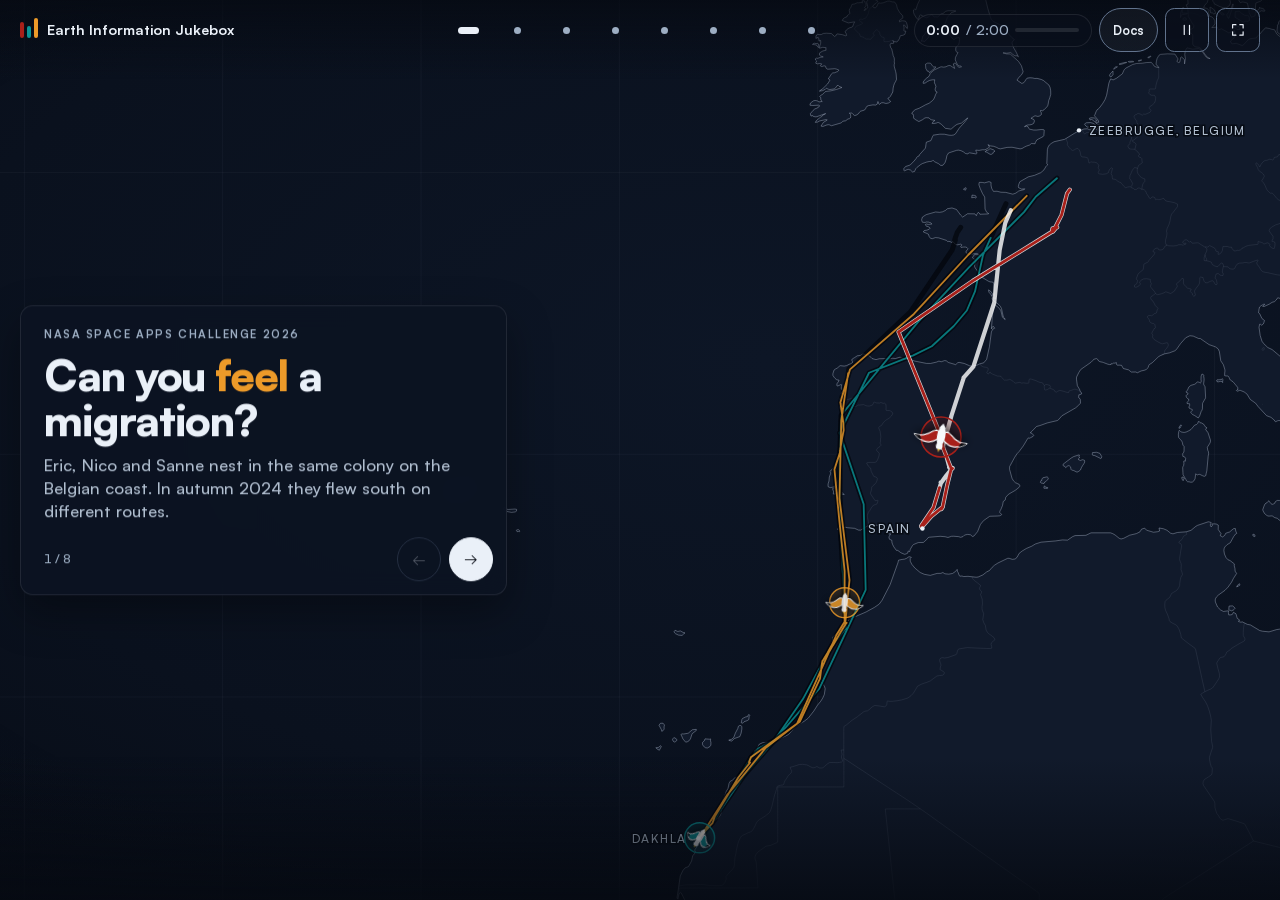
==== index.html @ 505339a5 "Built site for gh-pages" ====
<!DOCTYPE html>
<html xmlns="http://www.w3.org/1999/xhtml" lang="en" xml:lang="en"><head>

<meta charset="utf-8">
<meta name="generator" content="quarto-1.9.38">

<meta name="viewport" content="width=device-width, initial-scale=1.0, user-scalable=yes">

<meta name="description" content="Follow three birds through a map and sound, with NASA temperature images and ERA5 wind">

<title>Earth Information Jukebox | Hear three gulls migrate</title>
<style>
/* Default styles provided by pandoc.
** See https://pandoc.org/MANUAL.html#variables-for-html for config info.
*/
code{white-space: pre-wrap;}
span.smallcaps{font-variant: small-caps;}
div.columns{display: flex; gap: min(4vw, 1.5em);}
div.column{flex: auto; overflow-x: auto;}
div.hanging-indent{margin-left: 1.5em; text-indent: -1.5em;}
ul.task-list{list-style: none;}
ul.task-list li input[type="checkbox"] {
  width: 0.8em;
  margin: 0 0.8em 0.2em -1em; /* quarto-specific, see https://github.com/quarto-dev/quarto-cli/issues/4556 */ 
  vertical-align: middle;
}
.display.math{display: block; text-align: center; margin: 0.5rem auto;}
</style>


<meta name="viewport" content="width=device-width, initial-scale=1, viewport-fit=cover">
<meta name="theme-color" content="#060a12">
<link rel="icon" href="data:image/svg+xml,%3Csvg xmlns='http://www.w3.org/2000/svg' viewBox='0 0 16 16'%3E%3Crect x='2' y='4' width='3' height='8' rx='1.5' fill='%23a8201a'/%3E%3Crect x='6.5' y='6' width='3' height='6' rx='1.5' fill='%230a9396'/%3E%3Crect x='11' y='2' width='3' height='10' rx='1.5' fill='%23ec9a29'/%3E%3C/svg%3E">
<link rel="preload" href="assets/data/daily.json" as="fetch" crossorigin="">
<link rel="preload" href="assets/data/countries-50m.json" as="fetch" crossorigin="">
<link rel="preload" href="assets/fonts/satoshi-500.woff2" as="font" type="font/woff2" crossorigin="">
<link rel="preload" href="assets/fonts/satoshi-700.woff2" as="font" type="font/woff2" crossorigin="">


<link rel="stylesheet" href="assets/css/app.css">
</head>

<body>





<main id="app" class="app" data-chapter="0"><header id="title-block-header" class="quarto-title-block"></header>
  <h1 class="sr-only">Earth Information Jukebox</h1>

  <!-- stack order: EIC raster, ERA5 wind, vectors -->
  <div class="map" id="map" aria-label="Interactive migration map">
    <canvas id="layer-eic" class="map-layer"></canvas>
    <canvas id="layer-wind" class="map-layer"></canvas>
    <svg id="layer-vector" class="map-layer" role="img" aria-labelledby="map-label">
      <title id="map-label">Routes of three gulls between Belgium and West Africa over a NASA temperature layer</title>
      <g class="g-viewport">
        <g class="g-graticule"></g>
        <g class="g-land"></g>
        <g class="g-routes"></g>
        <g class="g-stops"></g>
        <g class="g-places"></g>
      </g>
      <g class="g-arrow"></g>
      <g class="g-dot"></g>
      <g class="g-preview"></g>
    </svg>
    <div class="map-vignette" aria-hidden="true"></div>
  </div>
  <div class="temperature-key" id="temperature-key"><span>Cooler</span><i id="map-temp-key"></i><span>Warmer</span></div>
  <header class="hud-top">
    <div class="brand"><span class="brand-mark" aria-hidden="true"><i></i><i></i><i></i></span><span class="brand-name">Earth Information Jukebox</span></div>
    <nav class="chapter-dots" aria-label="Chapters"></nav>
    <label class="sr-only" for="mobile-chapter">Chapter</label><select id="mobile-chapter" class="mobile-chapter" aria-label="Chapter"></select>
    <div class="hud-actions">
      <div class="pitch-timer" id="pitch-timer" title="Two-minute pitch timer">
        <span class="pt-time" id="pt-time">0:00</span><span class="pt-total">/ 2:00</span>
        <span class="pt-bar"><i id="pt-fill"></i></span>
      </div>
      <a class="ghost docs-link" href="documentation.html">Docs</a>
      <button type="button" class="icon-btn" id="btn-motion" aria-pressed="true" aria-label="Pause map animation" title="Pause map animation"><svg viewbox="0 0 24 24" aria-hidden="true"><path d="M8 5v14M16 5v14"></path></svg></button>
      <button type="button" class="icon-btn" id="btn-fullscreen" title="Fullscreen (F)" aria-label="Fullscreen">
        <svg viewbox="0 0 24 24" aria-hidden="true"><path d="M4 9V4h5M20 9V4h-5M4 15v5h5M20 15v5h-5"></path></svg>
      </button>
    </div>
  </header>
  <section class="story" aria-live="polite">
    <div class="story-inner" id="story"><p class="lede">Loading the journeys…</p></div>
    <div class="story-nav">
      <span class="story-count" id="story-count">1 / 8</span>
      <button type="button" class="nav-btn" id="btn-prev" aria-label="Previous chapter">←</button>
      <button type="button" class="nav-btn nav-next" id="btn-next" aria-label="Next chapter">→</button>
    </div>
  </section>
  <aside class="layers" aria-label="Layers and sound stems">
    <p class="panel-title">Choose what to hear</p>
    <div class="layer-list" id="layer-list"></div>
    <div class="legend">
      <div class="legend-row"><span>Cooler</span><i class="legend-temp" id="legend-temp"></i><span>Warmer</span></div>
    </div>
  </aside>
  <footer class="dock" aria-label="Player">
    <div class="bird-chips" role="group" aria-label="Choose a bird"></div>
    <button type="button" class="play" id="btn-play" aria-pressed="false" aria-label="Play">
      <svg class="i-play" viewbox="0 0 24 24" aria-hidden="true"><path d="M8 5v14l11-7z"></path></svg>
      <svg class="i-pause" viewbox="0 0 24 24" aria-hidden="true"><path d="M7 5h4v14H7zM13 5h4v14h-4z"></path></svg>
    </button>
    <div class="timeline">
      <svg id="timeline" aria-hidden="true"></svg>
      <label class="sr-only" for="journey-position">Journey position</label>
      <input id="journey-position" class="journey-position" type="range" min="0" max="30" step="0.05" value="0">
    </div>
    <dl class="readouts">
      <div><dt>Date</dt><dd id="ro-date">Loading</dd></div>
      <div><dt>Daily travel</dt><dd id="ro-km">Loading</dd></div>
      <div><dt>Image colour</dt><dd id="ro-temp"><i class="swatch"></i><span>Loading</span></dd></div>
      <div><dt>Wind</dt><dd id="ro-wind">Unavailable</dd></div>
    </dl>
  </footer>

  <p class="toast" id="toast" role="status" aria-live="polite"></p>
</main>
<dialog id="presenter" class="presenter" aria-labelledby="pv-title">
  <header class="pv-head">
    <div class="pv-timer"><b id="pv-time">0:00</b><span>/ 2:00</span></div>
    <div class="pv-bar" id="pv-bar"></div>
    <button type="button" class="ghost" id="pv-reset">Reset timer</button>
    <button type="button" class="ghost" id="pv-close">Close notes</button>
  </header>
  <div class="pv-main">
    <section class="pv-now">
      <p class="pv-label">Now · <span id="pv-chapter"></span> · <span id="pv-budget"></span></p>
      <h2 id="pv-title"></h2>
      <p class="pv-script" id="pv-script"></p>
      <p class="pv-cue" id="pv-cue"></p>
    </section>
    <aside class="pv-next">
      <p class="pv-label">Next</p>
      <h2 id="pv-next"></h2>
    </aside>
  </div>
  <footer class="pv-foot">
    <button type="button" class="nav-btn" id="pv-prev" aria-label="Previous chapter">←</button>
    <button type="button" class="nav-btn nav-next" id="pv-go" aria-label="Next chapter">→</button>
  </footer>
</dialog>

<script src="assets/vendor/d3.v7.9.0.min.js"></script>
<script src="assets/vendor/topojson-client.v3.1.0.min.js"></script>
<script src="assets/js/kettle-sound.js"></script>
<script src="assets/js/app.js"></script>






</body></html>
---- assets/css/app.css ----
/* rem sizes; root font scales with the viewport */
@font-face { font-family: "Satoshi"; src: url("../fonts/satoshi-400.woff2") format("woff2"); font-weight: 400; font-style: normal; font-display: swap; }
@font-face { font-family: "Satoshi"; src: url("../fonts/satoshi-500.woff2") format("woff2"); font-weight: 500; font-style: normal; font-display: swap; }
@font-face { font-family: "Satoshi"; src: url("../fonts/satoshi-700.woff2") format("woff2"); font-weight: 700; font-style: normal; font-display: swap; }
@font-face { font-family: "Satoshi"; src: url("../fonts/satoshi-900.woff2") format("woff2"); font-weight: 900; font-style: normal; font-display: swap; }

:root {
  --bg: #060a12;
  --ocean: #0a111e;
  --land: #111a2b;
  --eic-alpha: .5;
  --coast: rgba(214, 226, 245, 0.42);
  --border: rgba(214, 226, 245, 0.14);
  --grid: rgba(214, 226, 245, 0.06);
  --panel: rgba(10, 16, 28, 0.74);
  --panel-solid: #0c1322;
  --line: rgba(255, 255, 255, 0.09);
  --text: #eaf0f8;
  --muted: #b1bfd0;
  --faint: #9daec3;
  --accent: #7cc4ff;
  --eric: #a8201a;
  --nico: #0a9396;
  --sanne: #ec9a29;
  --active: var(--eric);
  --font: "Satoshi", sans-serif;
  --fs-hero: 3rem;
  --fs-title: 1.85rem;
  --fs-lede: 1.15rem;
  --fs-body: 1rem;
  --fs-small: .88rem;
  --fs-micro: .78rem;
  --edge: 1.4rem;
  --top: 4.2rem;
  --radius: 0.9rem;
  --dock-h: 6rem;
  --card-w: clamp(19rem, 27vw, 26rem);
  --panel-w: 15rem;
  --ease: cubic-bezier(.2, .7, .2, 1);
}

html { font-size: clamp(14px, 0.42vw + 0.55vh + 4px, 18px); }
* { box-sizing: border-box; }
[hidden] { display: none !important; }
html, body { margin: 0; height: 100%; background: var(--bg); color: var(--text); overflow: hidden; overscroll-behavior: none; }
body { font: 400 1rem/1.45 var(--font); -webkit-font-smoothing: antialiased; -webkit-tap-highlight-color: transparent; }
button { font: inherit; color: inherit; touch-action: manipulation; }
button, a[href], select, summary, label[for], input[type="range"] { cursor: pointer; }
button:disabled { cursor: not-allowed; }
.sr-only { position: absolute; width: 1px; height: 1px; overflow: hidden; clip-path: inset(50%); white-space: nowrap; }
.mobile-chapter { display: none; }
:focus-visible { outline: 2px solid var(--accent); outline-offset: 2px; }

.app { position: fixed; inset: 0; }

.map { position: absolute; inset: 0; contain: strict; background: radial-gradient(120% 90% at 60% 40%, #0d1626 0%, var(--ocean) 55%, var(--bg) 100%); }
.map-layer { position: absolute; inset: 0; width: 100%; height: 100%; display: block; }
#layer-eic { opacity: var(--eic-alpha); transition: opacity 600ms var(--ease); will-change: opacity; }
#layer-wind { pointer-events: none; transition: opacity 400ms var(--ease); }
#layer-vector { cursor: grab; touch-action: none; }
#layer-vector:active { cursor: grabbing; }
.map-vignette { position: absolute; inset: 0; pointer-events: none; background:
  linear-gradient(180deg, rgba(6,10,18,.75) 0, rgba(6,10,18,0) 5.5rem),
  linear-gradient(0deg, rgba(6,10,18,.85) 0, rgba(6,10,18,0) 10rem),
  radial-gradient(130% 100% at 55% 45%, transparent 55%, rgba(6,10,18,.65) 100%); }

.g-viewport path { vector-effect: non-scaling-stroke; }
.land { fill: var(--land); stroke: none; transition: fill-opacity 600ms var(--ease); }
.borders { fill: none; stroke: var(--border); stroke-width: .6; }
.coast { fill: none; stroke: var(--coast); stroke-width: .8; }
.graticule { fill: none; stroke: var(--grid); stroke-width: .7; }
.app[data-eic="on"] .land { fill-opacity: 0; }

.route-casing { fill: none; stroke: rgba(3, 6, 12, .75); stroke-linecap: round; stroke-linejoin: round; stroke-width: 5; }
.route { fill: none; stroke-linecap: round; stroke-linejoin: round; stroke-width: 1.8; opacity: .8; transition: opacity 400ms var(--ease); }
.route.is-active { opacity: 1; stroke-width: 2.8; }
.route-casing.is-active { stroke: rgba(255, 255, 255, .8); stroke-width: 4.2; }
.app[data-all="on"] .route-casing.is-active { stroke: rgba(240, 244, 248, .85); stroke-width: 4.5; }
.app[data-all="on"] .route.is-active { opacity: .9; }
.app[data-movement="off"] .route, .app[data-movement="off"] .route-casing { opacity: .08; }
.stop { fill: none; stroke-width: 1.2; opacity: 0; transition: opacity 400ms var(--ease); vector-effect: non-scaling-stroke; }
.stop.is-active { opacity: .75; }
.place { fill: var(--muted); font: 500 12px/1 var(--font); letter-spacing: .12em; text-transform: uppercase; paint-order: stroke; stroke: rgba(6,10,18,.9); stroke-width: 3px; }
.place-dot { fill: var(--text); }

.dot-core { fill: #fff; stroke: var(--active); stroke-width: 3; }
.dot-pulse { fill: none; stroke: var(--active); stroke-width: 2; transform-box: fill-box; transform-origin: center; }
.bird { --c: var(--active); }
.bird-halo { fill: var(--c); fill-opacity: .16; stroke: var(--c); stroke-width: 1.5; }
.gull { filter: drop-shadow(0 2px 3px rgba(0, 0, 0, .65)); }
.gull-body, .gull-head { fill: #f7f8fa; }
.gull-tail { fill: #e9ecf1; }
.gull-beak { fill: #ffcf3a; }
.wing-fill { fill: var(--c); stroke: #f7f8fa; stroke-width: .9; stroke-linejoin: round; }
.wing-tip { fill: #0b0d12; }
.wing { transform-box: fill-box; }
.wing-l { transform-origin: right center; }
.wing-r { transform-origin: left center; }
.bird.is-gap .gull { opacity: .4; }
.bird.is-gap .bird-halo { stroke-dasharray: 3 3; fill-opacity: .05; }
.bird-tag rect { fill: #080c16f2; stroke: var(--c); stroke-width: 1; }
.bird-tag text { fill: var(--text); font: 700 12px/1 var(--font); font-variant-numeric: tabular-nums; }
.ghost-bird { opacity: .85; }
.ghost-bird .bird-tag { display: none; }
.app[data-dock="off"] .bird-tag { display: none; }
@keyframes pulse { from { transform: scale(.8); opacity: .8; } to { transform: scale(2.6); opacity: 0; } }
.arrow-line { stroke: #fff; stroke-width: 2; stroke-linecap: round; fill: none; }
.arrow-line.is-head { stroke-dasharray: 4 3; }
.arrow-head { fill: #fff; }

.hud-top, .story, .layers, .dock, .toast {
  position: absolute;
  z-index: 5;
  transition: opacity 400ms var(--ease), transform 400ms var(--ease), visibility 0s linear 0s;
}
.story, .layers, .dock {
  background: var(--panel);
  border: 1px solid var(--line);
  border-radius: var(--radius);
  backdrop-filter: blur(12px);
  -webkit-backdrop-filter: blur(12px);
  box-shadow: 0 1.2rem 3rem rgba(0, 0, 0, .35);
}
.layers, .dock { backdrop-filter: none; -webkit-backdrop-filter: none; background: #0c1322f5; box-shadow: none; }
.story { background: #0c1322f2; }
.is-hidden { opacity: 0 !important; pointer-events: none !important; visibility: hidden; transition: opacity 300ms var(--ease), transform 300ms var(--ease), visibility 0s linear 300ms; }

.hud-top { top: 0; left: 0; right: 0; height: var(--top); display: flex; align-items: center; justify-content: space-between; padding: 0 var(--edge); gap: 1rem; pointer-events: none; }
.hud-top > * { pointer-events: auto; }
.brand { display: flex; align-items: center; gap: .65rem; font: 700 var(--fs-body)/1 var(--font); white-space: nowrap; }
.brand-mark { display: inline-flex; gap: 3px; }
.brand-mark i { width: 4px; height: 16px; border-radius: 2px; background: var(--eric); }
.brand-mark i:nth-child(2) { background: var(--nico); height: 12px; margin-top: 4px; }
.brand-mark i:nth-child(3) { background: var(--sanne); height: 20px; margin-top: -4px; }
.chapter-dots { display: flex; gap: .35rem; }
/* three columns so the dots stay centred but can never slide under the controls */
@media (min-width: 821px) {
  .hud-top { display: grid; grid-template-columns: 1fr auto 1fr; }
  .hud-actions { justify-self: end; }
}
.chapter-dots button { width: 44px; height: 44px; padding: 0; border: 0; background: none; cursor: pointer; display: grid; place-items: center; }
.chapter-dots button::before { content: ""; width: .5rem; height: .5rem; border-radius: 50%; background: var(--faint); transition: width 300ms var(--ease), background 300ms; }
.chapter-dots button[aria-current="step"]::before { width: 1.4rem; border-radius: 4px; background: var(--text); }
.hud-actions { display: flex; align-items: center; gap: .5rem; }
.icon-btn { width: 44px; height: 44px; border-radius: .65rem; border: 1px solid #61738d; background: var(--panel); cursor: pointer; display: grid; place-items: center; }
.icon-btn svg { width: 1.1rem; height: 1.1rem; fill: none; stroke: var(--text); stroke-width: 1.8; stroke-linecap: round; stroke-linejoin: round; }
.pitch-timer { display: flex; align-items: center; gap: .4rem; height: 2.3rem; padding: 0 .8rem; border-radius: 999px; border: 1px solid var(--line); background: var(--panel); font: 700 var(--fs-body)/1 var(--font); font-variant-numeric: tabular-nums; }
.pt-total { color: var(--faint); font-weight: 500; }
.pt-bar { width: 4.5rem; height: 4px; border-radius: 2px; background: rgba(255,255,255,.1); overflow: hidden; }
.pt-bar i { display: block; height: 100%; width: 0; background: var(--nico); }
.pitch-timer.is-late .pt-bar i { background: #ff8a3d; }
.pitch-timer.is-late .pt-time { color: #ff8a3d; }
.temperature-key { position: absolute; z-index: 4; right: var(--edge); top: calc(var(--top) + .8rem); width: 13rem; display: grid; grid-template-columns: auto 1fr auto; align-items: center; gap: .5rem; padding: .7rem .8rem; background: #0c1322f2; border: 1px solid var(--line); border-radius: .6rem; color: var(--muted); font-size: var(--fs-micro); }
.temperature-key[hidden] { display: none; }
.temperature-key i { height: .5rem; border-radius: 3px; opacity: var(--eic-alpha); }
.temperature-key small { grid-column: 1 / -1; font-size: var(--fs-micro); color: var(--faint); }

.story { top: var(--top); left: var(--edge); width: var(--card-w); max-height: calc(100% - var(--top) - var(--dock-h) - 2.6rem); display: flex; flex-direction: column; overflow: hidden; }
.app[data-dock="off"] .story { max-height: calc(100% - var(--top) - var(--edge)); }
.story-inner { padding: 1.6rem 1.6rem .4rem; overflow: auto; overscroll-behavior: contain; scrollbar-width: thin; }
.story.is-wide { width: min(48rem, calc(100% - 2 * var(--edge))); }
.story.is-hero { top: 50%; transform: translateY(-50%); width: min(34rem, calc(100% - 2 * var(--edge))); }
.story-nav { display: flex; align-items: center; gap: .6rem; padding: .6rem .9rem .9rem 1.6rem; }
.story-count { margin-right: auto; color: var(--faint); font: 500 var(--fs-small)/1 var(--font); font-variant-numeric: tabular-nums; }
.nav-btn { width: 44px; height: 44px; border-radius: 50%; border: 1px solid #61738d; background: transparent; cursor: pointer; font-size: 1.05rem; transition: background 200ms; }
.nav-btn:hover { background: rgba(255,255,255,.06); }
.nav-btn:disabled { opacity: .3; cursor: default; }
.nav-next { background: var(--text); color: var(--bg); border-color: var(--text); }
.nav-next:hover { background: #fff; }

.kicker { margin: 0 0 .8rem; color: var(--faint); font: 700 var(--fs-micro)/1 var(--font); letter-spacing: .14em; text-transform: uppercase; }
.story h1, .story h2 { margin: 0; font-family: var(--font); font-weight: 700; letter-spacing: -.025em; line-height: 1.05; }
.story h1, .story.is-hero h2 { font-size: var(--fs-hero); font-weight: 900; }
.story h2 { font-size: var(--fs-title); }
.lede { margin: .8rem 0 0; color: var(--muted); font-size: var(--fs-lede); font-weight: 500; line-height: 1.4; }
.lede strong { color: var(--text); font-weight: 700; }
.hl { font-style: normal; color: var(--sanne); }
.cta { margin-top: 1.4rem; display: inline-flex; align-items: center; gap: .6rem; padding: .75rem 1.25rem; border-radius: 999px; border: 0; background: var(--text); color: var(--bg); font-weight: 700; cursor: pointer; }
.cta:hover { background: #fff; }
.hint { margin: 1rem 0 0; color: var(--faint); font-size: var(--fs-small); }
kbd { padding: 1px 6px; border: 1px solid var(--line); border-bottom-width: 2px; border-radius: 5px; font: 500 var(--fs-micro)/1.4 var(--font); color: var(--muted); }

.tiles { display: grid; grid-template-columns: repeat(3, 1fr); gap: .6rem; margin-top: 1.1rem; }
.tile { padding: .8rem .75rem; border: 1px solid var(--line); border-radius: .75rem; background: rgba(255,255,255,.025); }
.tile svg { width: 1.3rem; height: 1.3rem; stroke: var(--accent); fill: none; stroke-width: 1.6; stroke-linecap: round; stroke-linejoin: round; }
.tile b { display: block; margin-top: .5rem; font: 700 var(--fs-body)/1.2 var(--font); }
.tile span { display: block; margin-top: .3rem; color: var(--muted); font-size: var(--fs-small); line-height: 1.35; }

.mapping { margin: 1.1rem 0 0; padding: 0; list-style: none; display: grid; gap: .5rem; }
.mapping button { width: 100%; display: grid; grid-template-columns: .6rem 1fr auto; align-items: center; gap: .75rem; padding: .65rem .75rem; border-radius: .75rem; border: 1px solid var(--line); background: rgba(255,255,255,.025); cursor: pointer; text-align: left; transition: border-color 200ms, background 200ms; }
.mapping button:hover { border-color: rgba(255,255,255,.22); }
.mapping button[aria-pressed="true"] { border-color: var(--accent); background: rgba(124,196,255,.08); }
.mapping button:disabled { opacity: .4; cursor: not-allowed; }
.mapping i { width: .6rem; height: .6rem; border-radius: 3px; }
.mapping b { display: block; font: 700 var(--fs-body)/1.2 var(--font); }
.mapping small { display: block; margin-top: .15rem; color: var(--muted); font-size: var(--fs-small); }
.mapping em { font-style: normal; color: var(--muted); font: 500 var(--fs-micro)/1 var(--font); padding: .3rem .5rem; border-radius: .4rem; background: rgba(255,255,255,.06); }

.kettle { margin-top: 1.1rem; display: grid; grid-template-columns: 5.5rem 1fr; gap: 1rem; align-items: center; }
.kettle svg { width: 5.5rem; height: 6.9rem; overflow: visible; }
.kettle-controls label { display: flex; justify-content: space-between; align-items: baseline; color: var(--muted); font-size: var(--fs-small); }
.kettle-controls output { color: var(--text); font: 700 1.4rem/1 var(--font); font-variant-numeric: tabular-nums; }
.kettle-controls input { width: 100%; margin: .6rem 0 .75rem; accent-color: #ff7a45; }
.ghost { min-height: 44px; padding: .55rem .9rem; border-radius: 999px; border: 1px solid #61738d; background: rgba(255,255,255,.04); cursor: pointer; font-weight: 700; font-size: var(--fs-small); }
.kettle-wave { width: 100%; height: 64px; display: block; margin-top: 1rem; }
.kettle-controls input { min-height: 44px; }
.ghost:hover { background: rgba(255,255,255,.09); }
.docs-link { display: inline-flex; align-items: center; color: var(--text); text-decoration: none; }
.ghost[aria-pressed="true"] { background: #ff7a45; border-color: #ff7a45; color: #120700; }
.wind-example { margin-top: .8rem; }

.moments { margin-top: 1rem; display: flex; flex-wrap: wrap; gap: .4rem; }
.moments .ghost { font-size: var(--fs-small); padding: .45rem .75rem; }
.moments .ghost b { color: var(--active); font-weight: 700; }

.strips { margin-top: 1rem; display: grid; gap: .6rem; }
.strip-head { display: flex; justify-content: space-between; align-items: baseline; font-size: var(--fs-small); color: var(--muted); }
.strip-head b { color: var(--text); font: 700 var(--fs-body)/1 var(--font); }
.strip svg { display: block; width: 100%; height: 1.8rem; }

.cards { margin-top: 1.1rem; display: grid; grid-template-columns: repeat(3, 1fr); gap: .6rem; }
.card { padding: .85rem; border-radius: .75rem; border: 1px solid var(--line); background: rgba(255,255,255,.025); }
.card b { display: block; font: 700 1.05rem/1.2 var(--font); }
.card span { display: block; margin-top: .35rem; color: var(--muted); font-size: var(--fs-small); line-height: 1.4; }
.closing { margin-top: 1.1rem; display: flex; justify-content: space-between; align-items: center; gap: 1rem; padding-top: 1rem; border-top: 1px solid var(--line); color: var(--muted); font-size: var(--fs-small); }
.closing b { color: var(--text); font: 700 1.3rem/1 var(--font); }

.bird-stats { margin: 1rem 0 0; display: grid; grid-template-columns: 1.35fr 1fr 1fr; gap: .5rem; }
.bird-stats div { padding: .6rem; border-radius: .6rem; background: rgba(255,255,255,.04); }
.bird-stats dt { color: var(--faint); font-size: var(--fs-micro); font-weight: 500; text-transform: uppercase; letter-spacing: .1em; }
.bird-stats dd { margin: .3rem 0 0; font: 700 1.15rem/1.1 var(--font); font-variant-numeric: tabular-nums; white-space: nowrap; }

.layers { top: var(--top); right: var(--edge); width: var(--panel-w); padding: .9rem; }
.panel-title { margin: 0 0 .6rem; font: 700 var(--fs-micro)/1 var(--font); letter-spacing: .14em; text-transform: uppercase; color: var(--muted); }
.panel-title span { color: var(--faint); letter-spacing: .04em; text-transform: none; font-weight: 500; }
.layer-list { display: grid; gap: .4rem; }
.layer { display: grid; grid-template-columns: 1.9rem 1fr; gap: .6rem; align-items: center; width: 100%; padding: .5rem; border-radius: .6rem; border: 1px solid transparent; background: rgba(255,255,255,.03); cursor: pointer; text-align: left; transition: border-color 200ms, opacity 200ms; }
.layer:hover { border-color: var(--line); }
.layer[aria-pressed="true"] { border-color: #61738d; }
.layer[aria-pressed="false"] { background: transparent; }
.layer[aria-pressed="false"] .layer-ico, .layer[aria-pressed="false"] .meter { opacity: .35; }
.layer[disabled] { cursor: not-allowed; opacity: .3; }
.layer-ico { width: 1.9rem; height: 1.9rem; border-radius: .5rem; display: grid; place-items: center; background: rgba(255,255,255,.06); }
.layer-ico svg { width: 1.1rem; height: 1.1rem; fill: none; stroke: currentColor; stroke-width: 1.7; stroke-linecap: round; }
.layer b { display: block; font: 700 var(--fs-small)/1.2 var(--font); color: var(--text); }
.layer small { display: block; color: var(--muted); font-size: var(--fs-micro); }
.meter { height: 3px; margin-top: .35rem; border-radius: 2px; background: rgba(255,255,255,.07); overflow: hidden; }
.meter i { display: block; height: 100%; width: 100%; background: currentColor; border-radius: 2px; transform-origin: left; transform: scaleX(0); will-change: transform; }
.legend { margin-top: .75rem; padding-top: .75rem; border-top: 1px solid var(--line); }
.legend-row { display: flex; align-items: center; gap: .5rem; color: var(--muted); font-size: var(--fs-micro); }
.legend-temp { flex: 1; height: .5rem; border-radius: 4px; opacity: var(--eic-alpha); }
.legend-note { margin: .5rem 0 0; color: var(--faint); font-size: var(--fs-micro); line-height: 1.35; }

.dock { left: var(--edge); right: var(--edge); bottom: calc(var(--edge) * .8); height: var(--dock-h); display: grid; grid-template-columns: auto auto minmax(0, 1fr) auto; align-items: center; gap: 1.4rem; padding: .75rem 1.1rem; }
.bird-chips { display: flex; gap: .35rem; }
.chip { display: flex; align-items: center; gap: .5rem; padding: .5rem .75rem; border-radius: 999px; border: 1px solid var(--line); background: transparent; cursor: pointer; font-weight: 700; font-size: var(--fs-small); transition: background 200ms, border-color 200ms, color 200ms; }
.chip i { width: .55rem; height: .55rem; border-radius: 50%; background: var(--c); }
.chip, .layer, .mapping button { min-height: 44px; }
.chip[aria-pressed="true"] { background: var(--c); border-color: var(--c); color: #071018; }
.chip[aria-pressed="true"] i { background: #071018; }
.chip[data-bird="Eric"][aria-pressed="true"] { color: #fff; }
.chip[data-bird="Eric"][aria-pressed="true"] i { background: #fff; }
.play { width: 3.5rem; height: 3.5rem; border-radius: 50%; border: 0; background: var(--active); cursor: pointer; display: grid; place-items: center; transition: transform 150ms; }
.play:hover { transform: scale(1.05); }
.play svg { width: 1.5rem; height: 1.5rem; fill: var(--active-ink, #fff); }
.play .i-pause, .play[aria-pressed="true"] .i-play { display: none; }
.play[aria-pressed="true"] .i-pause { display: block; }
.timeline { position: relative; height: calc(var(--dock-h) - 1.5rem); min-width: 0; }
#timeline { width: 100%; height: 100%; display: block; overflow: visible; cursor: pointer; touch-action: none; }
.tl-bar { fill: var(--active); }
.tl-bars-base { opacity: .4; }
.tl-gap { fill: rgba(255,255,255,.06); }
.tl-axis text { fill: var(--faint); font: 500 11.5px/1 var(--font); }
.tl-base { stroke: var(--line); }
.tl-head line { stroke: #fff; stroke-width: 1.5; }
.tl-head circle { fill: #fff; }
.tl-label { fill: var(--faint); font: 700 11px/1 var(--font); letter-spacing: .08em; text-transform: uppercase; }
.readouts { margin: 0; display: grid; grid-template-columns: repeat(4, auto); gap: 1.25rem; padding-left: 1.4rem; border-left: 1px solid var(--line); }
.readouts dt { color: var(--faint); font-size: var(--fs-micro); font-weight: 500; text-transform: uppercase; letter-spacing: .1em; }
.readouts dd { margin: .3rem 0 0; font: 700 var(--fs-body)/1.2 var(--font); font-variant-numeric: tabular-nums; white-space: nowrap; display: flex; align-items: center; gap: .4rem; min-width: 4rem; }
.swatch { width: .75rem; height: .75rem; border-radius: 3px; border: 1px solid rgba(255,255,255,.3); }
#ro-wind { min-width: 7.4rem; }

.toast { left: 50%; bottom: calc(var(--dock-h) + 2.2rem); transform: translateX(-50%); margin: 0; padding: .5rem .9rem; border-radius: 999px; background: var(--panel-solid); border: 1px solid var(--line); color: var(--muted); font-size: var(--fs-small); opacity: 0; pointer-events: none; white-space: nowrap; }
.toast.is-on { opacity: 1; }
.app[data-dock="off"] .toast { bottom: 1.6rem; }

/* ERA5 wind only appears in chapter 5 */
.app[data-wind="off"] :is(#layer-wind, .g-arrow, .tl-tail, .layer[data-layer="wind"]) { display: none; }
.app[data-wind="off"] .readouts > div:last-child { display: none; }
/* temperature layer first appears in chapter 4 */
.app[data-mood="plain"] #layer-eic, .app[data-mood="dim"] #layer-eic { opacity: 0 !important; }
.app:is([data-mood="plain"], [data-mood="mono"], [data-mood="dim"]) .land { fill-opacity: 1; }
.app[data-mood="dim"] .g-routes, .app[data-mood="dim"] .g-dot { opacity: .35; }
.app[data-mood="mono"] #layer-eic { opacity: 0 !important; }
.app[data-mood="mono"] .route { stroke: #c9d4e5 !important; opacity: .7; }
.g-routes, .g-dot { transition: opacity 500ms var(--ease); }

.presenter { position: fixed; inset: 0; z-index: 50; display: grid; grid-template-rows: auto 1fr auto; gap: 1.2rem; padding: 1.6rem 2rem; background: var(--bg); width: 100%; height: 100dvh; max-width: none; max-height: none; margin: 0; border: 0; color: var(--text); }
.presenter:not([open]) { display: none; }
.presenter::backdrop { background: #000a; }
.pv-now h2 { margin: 0; font: 700 2.4rem/1.1 var(--font); letter-spacing: -.02em; }
.timeline { position: relative; }
.journey-position { position: absolute; inset: 0; width: 100%; height: 100%; margin: 0; appearance: none; background: transparent; }
.journey-position::-webkit-slider-runnable-track { background: transparent; }
.journey-position::-webkit-slider-thumb { appearance: none; width: 10px; height: 36px; border-radius: 3px; background: var(--active); border: 2px solid var(--bg); }
.journey-position::-moz-range-track { background: transparent; }
.journey-position::-moz-range-thumb { width: 8px; height: 34px; background: var(--active); border: 2px solid var(--bg); }
.presenter[hidden] { display: none; }
.pv-head { display: flex; align-items: center; gap: 1.2rem; }
.pv-timer { font: 700 2.6rem/1 var(--font); font-variant-numeric: tabular-nums; }
.pv-timer span { margin-left: .4rem; color: var(--faint); font-size: 1.2rem; font-weight: 500; }
.pv-timer.is-late b { color: #ff8a3d; }
.pv-bar { flex: 1; display: flex; gap: 3px; height: .6rem; }
.pv-bar span { position: relative; border-radius: 3px; background: rgba(255,255,255,.08); overflow: hidden; }
.pv-bar span.is-now { outline: 1px solid var(--text); }
.pv-bar i { position: absolute; inset: 0 auto 0 0; background: var(--nico); }
.pv-main { display: grid; grid-template-columns: 2fr 1fr; gap: 2rem; min-height: 0; }
.pv-label { margin: 0 0 .6rem; color: var(--faint); font: 700 .8rem/1 var(--font); letter-spacing: .14em; text-transform: uppercase; }
.pv-now h1 { margin: 0; font: 700 2.4rem/1.1 var(--font); }
.pv-script { margin: 1rem 0 0; font-size: 1.5rem; line-height: 1.45; max-width: 46rem; }
.pv-cue { margin: 1rem 0 0; color: var(--sanne); font-size: 1rem; }
.pv-next { padding: 1.2rem; border: 1px solid var(--line); border-radius: var(--radius); align-self: start; }
.pv-next h2 { margin: 0; font: 500 1.4rem/1.2 var(--font); color: var(--muted); }
.pv-foot { display: flex; justify-content: flex-end; gap: .8rem; }
.pv-foot .nav-btn { width: 4rem; height: 4rem; font-size: 1.4rem; }

/* short screens, 720p projectors */
@media (max-height: 780px) and (min-width: 821px) {
  :root { --top: 3.6rem; --dock-h: 5rem; --edge: 1.1rem; --fs-hero: 2.6rem; --fs-title: 1.65rem; }
  .story-inner { padding: 1.2rem 1.3rem .3rem; }
  .play { width: 3rem; height: 3rem; }
  .mapping button { padding: .5rem .65rem; }
}
/* medium: two readout columns */
@media (max-width: 1180px) and (min-width: 821px) {
  .readouts { grid-template-columns: repeat(2, auto); gap: .3rem 1rem; }
  .readouts dd { margin-top: .1rem; }
  .brand-name { display: none; }
  .chapter-dots { gap: 0; }
  .chapter-dots button { width: 32px; }
  .pt-bar { display: none; }
  .cards { grid-template-columns: repeat(2, 1fr); }
}
/* phones: bottom sheet */
@media (max-width: 820px) {
  :root { --edge: 1rem; --top: 3.4rem; --dock-h: 8.6rem; --fs-hero: 2.2rem; --fs-title: 1.45rem; --fs-lede: 1rem; }
  .brand-name { display: none; }
  .chapter-dots { display: none; }
  .mobile-chapter { display: block; min-width: 0; width: 8rem; min-height: 44px; border: 1px solid #61738d; border-radius: .5rem; padding: .4rem; background: var(--panel-solid); color: var(--text); font: inherit; }
  .pitch-timer { position: absolute; top: calc(var(--top) + .5rem); right: var(--edge); height: 44px; }
  .pt-bar { display: none; }
  .brand { display: none; }
  .hud-top { gap: .4rem; }
  .hud-actions { gap: .3rem; }
  .temperature-key { top: calc(var(--top) + 4rem); width: 12rem; }
  .story { left: var(--edge); right: var(--edge); width: auto !important; top: auto; bottom: calc(var(--dock-h) + var(--edge) * 1.6); max-height: 46%; transform: none !important; }
  .story.is-hero { top: auto; }
  .app[data-dock="off"] .story { bottom: var(--edge); max-height: 62%; }
  .story-inner { padding: 1.1rem 1.1rem .2rem; }
  .story-nav { padding: .5rem .7rem .7rem 1.1rem; }
  .tiles, .cards { grid-template-columns: 1fr 1fr; }
  .layers { top: var(--top); left: var(--edge); right: var(--edge); width: auto; padding: .35rem; }
  .panel-title, .legend, .layer small, .layer-ico { display: none; }
  .layer-list { grid-template-columns: repeat(3, 1fr); }
  .layer { grid-template-columns: 1fr; padding: .45rem .4rem; text-align: center; }
  .layer b { font-size: .7rem; }
  .meter { margin-top: .25rem; }
  .dock { grid-template-columns: auto minmax(0, 1fr); grid-template-rows: auto 1fr; gap: .6rem .8rem; padding: .6rem .85rem; }
  .bird-chips { grid-column: 1 / -1; }
  .play { width: 3rem; height: 3rem; }
  .timeline { height: 4rem; }
  .readouts { display: none; }
  .presenter { padding: 1rem; }
  .pv-main { grid-template-columns: 1fr; }
  .pv-script { font-size: 1.15rem; }
}
/* landscape phones */
@media (max-height: 500px) and (orientation: landscape) {
  :root { --top: 2.8rem; --dock-h: 4.2rem; --edge: .7rem; --card-w: 17rem; --fs-hero: 1.8rem; --fs-title: 1.25rem; }
  .story { left: var(--edge); right: auto; top: var(--top); bottom: auto; width: var(--card-w) !important; max-height: calc(100% - var(--top) - var(--dock-h) - 1.2rem); }
  .app[data-dock="off"] .story { max-height: calc(100% - var(--top) - var(--edge)); }
  .story.is-wide { width: calc(100% - 2 * var(--edge)) !important; }
  .layers { left: auto; width: 13rem; }
  .dock { grid-template-columns: auto auto minmax(0, 1fr); grid-template-rows: 1fr; }
  .bird-chips { grid-column: auto; }
  .chip { padding: .35rem .55rem; }
  .play { width: 2.6rem; height: 2.6rem; }
  .timeline { height: calc(var(--dock-h) - 1.2rem); }
}
@media (prefers-reduced-motion: reduce) {
  *, *::before, *::after { animation: none !important; transition-duration: 1ms !important; }
}
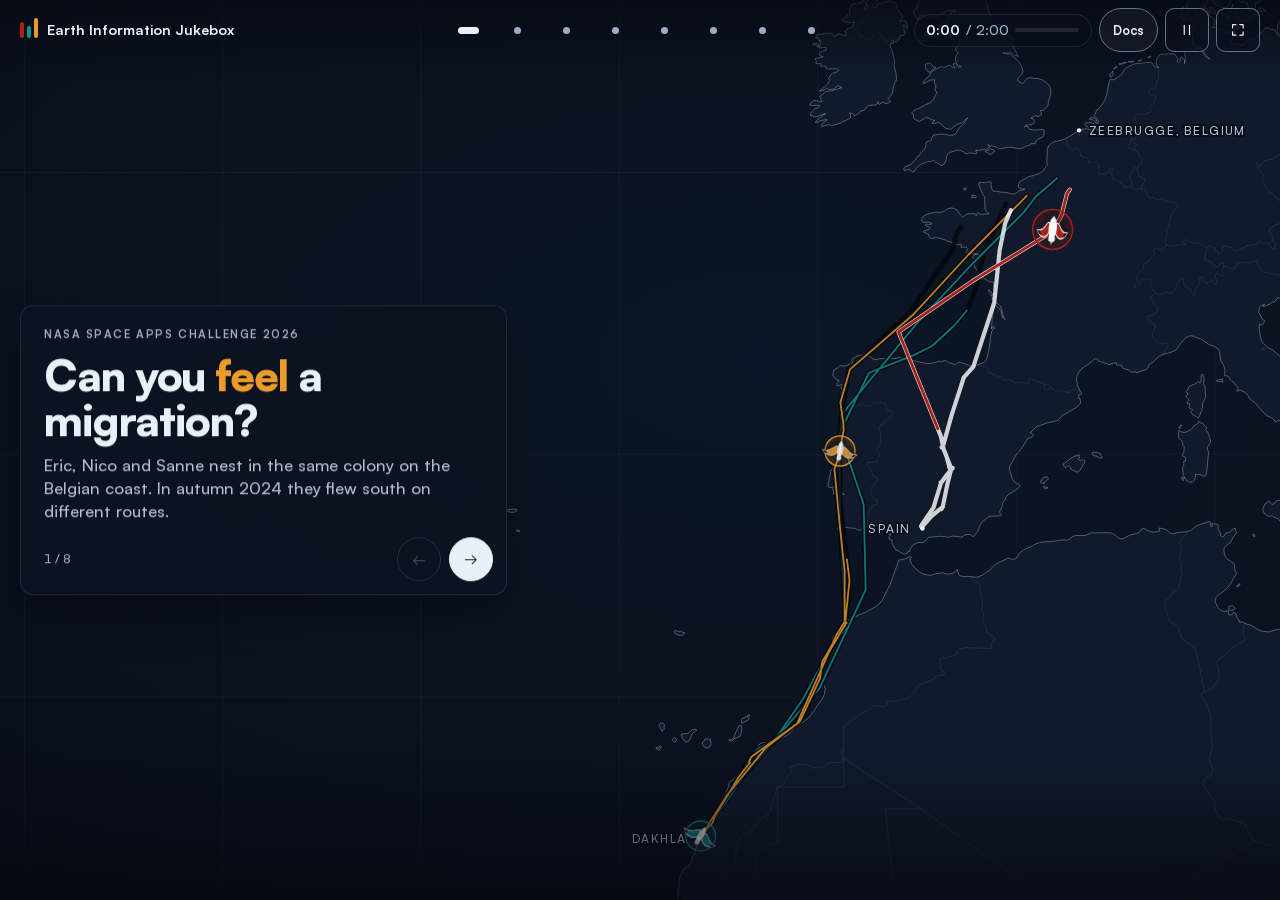
==== commit 08d1e941: "Built site for gh-pages" ====
--- a/index.html
+++ b/index.html
@@ -130,7 +130,7 @@
   </header>
   <div class="pv-main">
     <section class="pv-now">
-      <p class="pv-label">Now · <span id="pv-chapter"></span> · <span id="pv-budget"></span></p>
+      <p class="pv-label">Now · <span id="pv-chapter"></span> · <span id="pv-seconds"></span></p>
       <h2 id="pv-title"></h2>
       <p class="pv-script" id="pv-script"></p>
       <p class="pv-cue" id="pv-cue"></p>
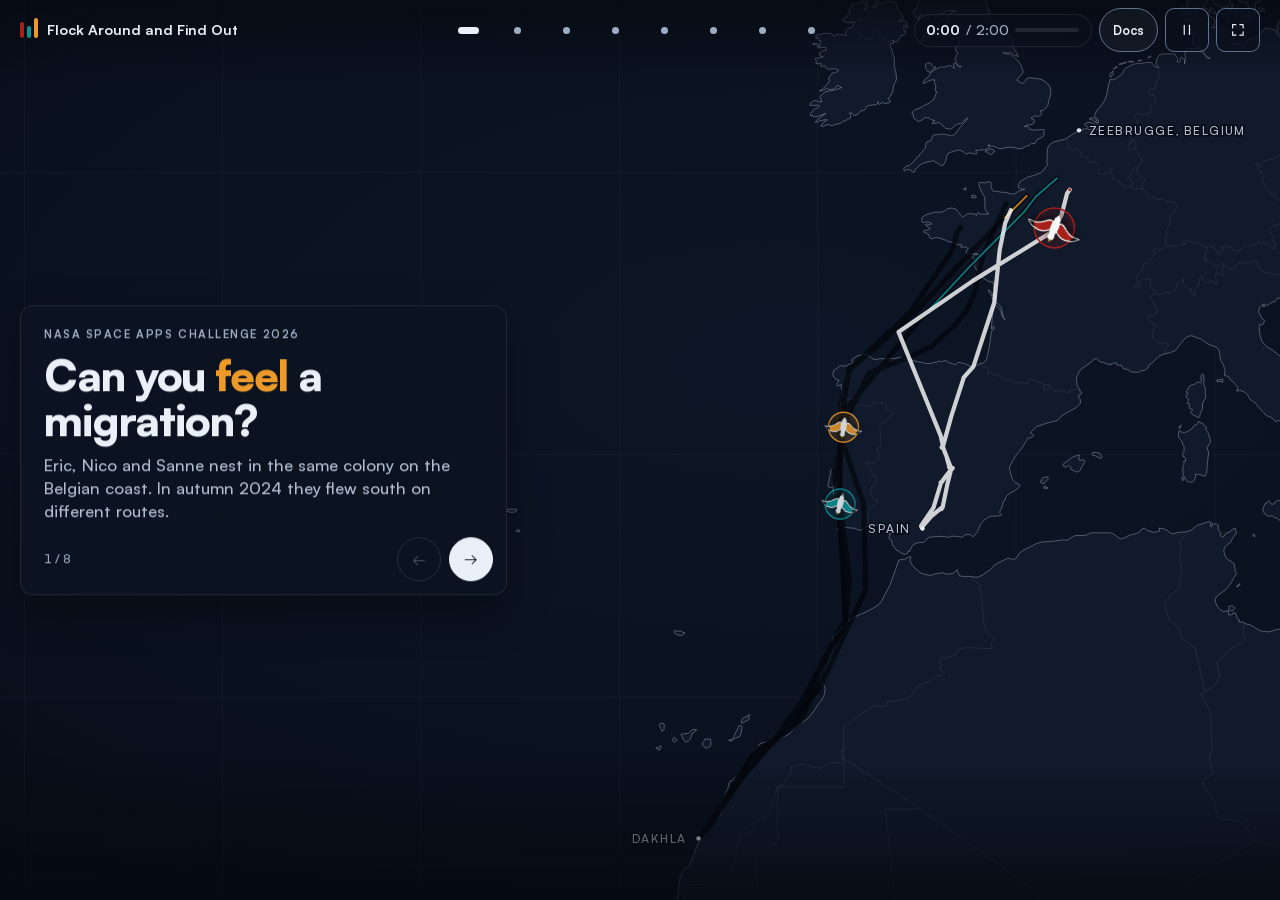
==== commit 3a7866b3: "Built site for gh-pages" ====
--- a/index.html
+++ b/index.html
@@ -8,7 +8,7 @@
 
 <meta name="description" content="Follow three birds through a map and sound, with NASA temperature images and ERA5 wind">
 
-<title>Earth Information Jukebox | Hear three gulls migrate</title>
+<title>Flock Around and Find Out | Hear three gulls migrate</title>
 <style>
 /* Default styles provided by pandoc.
 ** See https://pandoc.org/MANUAL.html#variables-for-html for config info.
@@ -47,7 +47,7 @@
 
 
 <main id="app" class="app" data-chapter="0"><header id="title-block-header" class="quarto-title-block"></header>
-  <h1 class="sr-only">Earth Information Jukebox</h1>
+  <h1 class="sr-only">Flock Around and Find Out</h1>
 
   <!-- stack order: EIC raster, ERA5 wind, vectors -->
   <div class="map" id="map" aria-label="Interactive migration map">
@@ -70,7 +70,7 @@
   </div>
   <div class="temperature-key" id="temperature-key"><span>Cooler</span><i id="map-temp-key"></i><span>Warmer</span></div>
   <header class="hud-top">
-    <div class="brand"><span class="brand-mark" aria-hidden="true"><i></i><i></i><i></i></span><span class="brand-name">Earth Information Jukebox</span></div>
+    <div class="brand"><span class="brand-mark" aria-hidden="true"><i></i><i></i><i></i></span><span class="brand-name">Flock Around and Find Out</span></div>
     <nav class="chapter-dots" aria-label="Chapters"></nav>
     <label class="sr-only" for="mobile-chapter">Chapter</label><select id="mobile-chapter" class="mobile-chapter" aria-label="Chapter"></select>
     <div class="hud-actions">
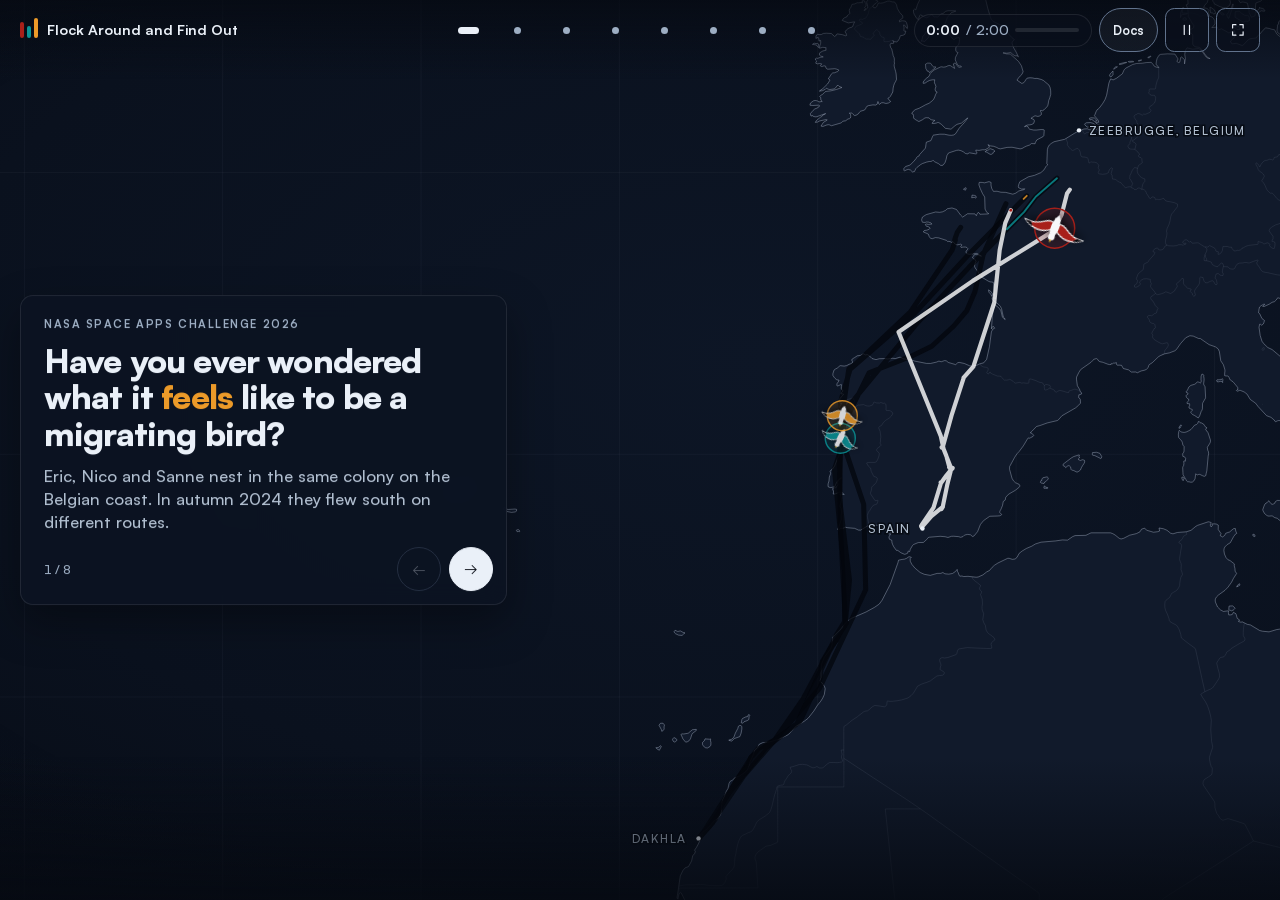
==== commit 0fa60600: "Built site for gh-pages" ====
--- a/index.html
+++ b/index.html
@@ -68,7 +68,7 @@
     </svg>
     <div class="map-vignette" aria-hidden="true"></div>
   </div>
-  <div class="temperature-key" id="temperature-key"><span>Cooler</span><i id="map-temp-key"></i><span>Warmer</span></div>
+  <div class="temperature-key is-off" id="temperature-key"><span>Cooler</span><i id="map-temp-key"></i><span>Warmer</span></div>
   <header class="hud-top">
     <div class="brand"><span class="brand-mark" aria-hidden="true"><i></i><i></i><i></i></span><span class="brand-name">Flock Around and Find Out</span></div>
     <nav class="chapter-dots" aria-label="Chapters"></nav>
--- a/assets/css/app.css
+++ b/assets/css/app.css
@@ -122,6 +122,7 @@
   box-shadow: 0 1.2rem 3rem rgba(0, 0, 0, .35);
 }
 .layers, .dock { backdrop-filter: none; -webkit-backdrop-filter: none; background: #0c1322f5; box-shadow: none; }
+.layers { transition-delay: 120ms, 120ms, 0s; } /* let the colour key fade out first */
 .story { background: #0c1322f2; }
 .is-hidden { opacity: 0 !important; pointer-events: none !important; visibility: hidden; transition: opacity 300ms var(--ease), transform 300ms var(--ease), visibility 0s linear 300ms; }
 
@@ -151,7 +152,9 @@
 .pitch-timer.is-late .pt-bar i { background: #ff8a3d; }
 .pitch-timer.is-late .pt-time { color: #ff8a3d; }
 .temperature-key { position: absolute; z-index: 4; right: var(--edge); top: calc(var(--top) + .8rem); width: 13rem; display: grid; grid-template-columns: auto 1fr auto; align-items: center; gap: .5rem; padding: .7rem .8rem; background: #0c1322f2; border: 1px solid var(--line); border-radius: .6rem; color: var(--muted); font-size: var(--fs-micro); }
-.temperature-key[hidden] { display: none; }
+/* waits for the layers panel to fade out first, so the two never overlap */
+.temperature-key { transition: opacity 250ms var(--ease) 320ms, visibility 0s linear 320ms; }
+.temperature-key.is-off { opacity: 0; visibility: hidden; transition: opacity 120ms var(--ease), visibility 0s linear 120ms; }
 .temperature-key i { height: .5rem; border-radius: 3px; opacity: var(--eic-alpha); }
 .temperature-key small { grid-column: 1 / -1; font-size: var(--fs-micro); color: var(--faint); }
 
@@ -172,6 +175,7 @@
 .story h1, .story h2 { margin: 0; font-family: var(--font); font-weight: 700; letter-spacing: -.025em; line-height: 1.05; }
 .story h1, .story.is-hero h2 { font-size: var(--fs-hero); font-weight: 900; }
 .story h2 { font-size: var(--fs-title); }
+.story.is-hero h2.h-question { font-size: calc(var(--fs-hero) * .78); line-height: 1.1; }
 .lede { margin: .8rem 0 0; color: var(--muted); font-size: var(--fs-lede); font-weight: 500; line-height: 1.4; }
 .lede strong { color: var(--text); font-weight: 700; }
 .hl { font-style: normal; color: var(--sanne); }
@@ -180,11 +184,6 @@
 .hint { margin: 1rem 0 0; color: var(--faint); font-size: var(--fs-small); }
 kbd { padding: 1px 6px; border: 1px solid var(--line); border-bottom-width: 2px; border-radius: 5px; font: 500 var(--fs-micro)/1.4 var(--font); color: var(--muted); }
 
-.tiles { display: grid; grid-template-columns: repeat(3, 1fr); gap: .6rem; margin-top: 1.1rem; }
-.tile { padding: .8rem .75rem; border: 1px solid var(--line); border-radius: .75rem; background: rgba(255,255,255,.025); }
-.tile svg { width: 1.3rem; height: 1.3rem; stroke: var(--accent); fill: none; stroke-width: 1.6; stroke-linecap: round; stroke-linejoin: round; }
-.tile b { display: block; margin-top: .5rem; font: 700 var(--fs-body)/1.2 var(--font); }
-.tile span { display: block; margin-top: .3rem; color: var(--muted); font-size: var(--fs-small); line-height: 1.35; }
 
 .mapping { margin: 1.1rem 0 0; padding: 0; list-style: none; display: grid; gap: .5rem; }
 .mapping button { width: 100%; display: grid; grid-template-columns: .6rem 1fr auto; align-items: center; gap: .75rem; padding: .65rem .75rem; border-radius: .75rem; border: 1px solid var(--line); background: rgba(255,255,255,.025); cursor: pointer; text-align: left; transition: border-color 200ms, background 200ms; }
@@ -359,7 +358,7 @@
   .app[data-dock="off"] .story { bottom: var(--edge); max-height: 62%; }
   .story-inner { padding: 1.1rem 1.1rem .2rem; }
   .story-nav { padding: .5rem .7rem .7rem 1.1rem; }
-  .tiles, .cards { grid-template-columns: 1fr 1fr; }
+  .cards { grid-template-columns: 1fr 1fr; }
   .layers { top: var(--top); left: var(--edge); right: var(--edge); width: auto; padding: .35rem; }
   .panel-title, .legend, .layer small, .layer-ico { display: none; }
   .layer-list { grid-template-columns: repeat(3, 1fr); }
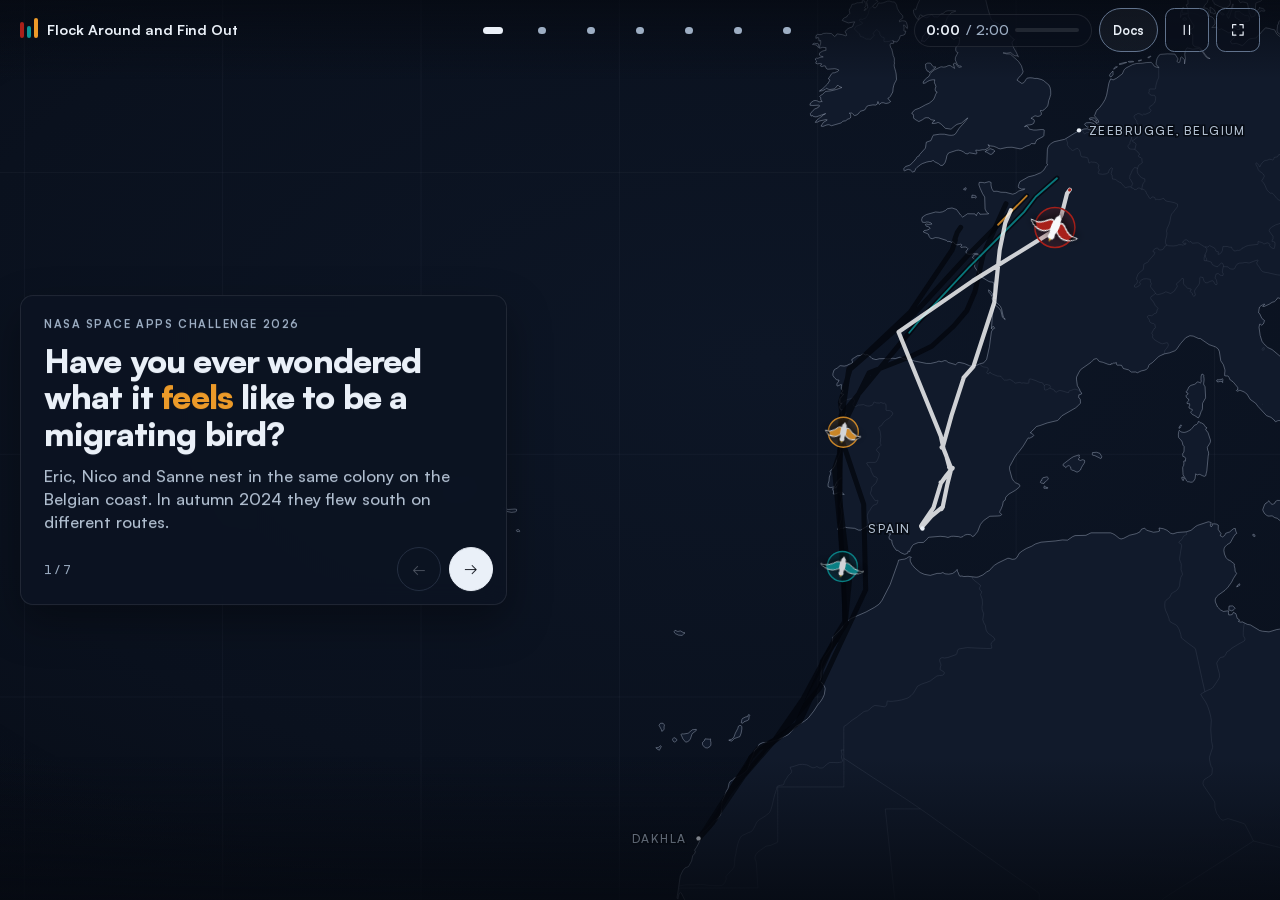
==== commit 07052793: "Built site for gh-pages" ====
--- a/index.html
+++ b/index.html
@@ -88,7 +88,7 @@
   <section class="story" aria-live="polite">
     <div class="story-inner" id="story"><p class="lede">Loading the journeys…</p></div>
     <div class="story-nav">
-      <span class="story-count" id="story-count">1 / 8</span>
+      <span class="story-count" id="story-count">1 / 7</span>
       <button type="button" class="nav-btn" id="btn-prev" aria-label="Previous chapter">←</button>
       <button type="button" class="nav-btn nav-next" id="btn-next" aria-label="Next chapter">→</button>
     </div>
--- a/assets/css/app.css
+++ b/assets/css/app.css
@@ -212,10 +212,6 @@
 .moments .ghost { font-size: var(--fs-small); padding: .45rem .75rem; }
 .moments .ghost b { color: var(--active); font-weight: 700; }
 
-.strips { margin-top: 1rem; display: grid; gap: .6rem; }
-.strip-head { display: flex; justify-content: space-between; align-items: baseline; font-size: var(--fs-small); color: var(--muted); }
-.strip-head b { color: var(--text); font: 700 var(--fs-body)/1 var(--font); }
-.strip svg { display: block; width: 100%; height: 1.8rem; }
 
 .cards { margin-top: 1.1rem; display: grid; grid-template-columns: repeat(3, 1fr); gap: .6rem; }
 .card { padding: .85rem; border-radius: .75rem; border: 1px solid var(--line); background: rgba(255,255,255,.025); }
